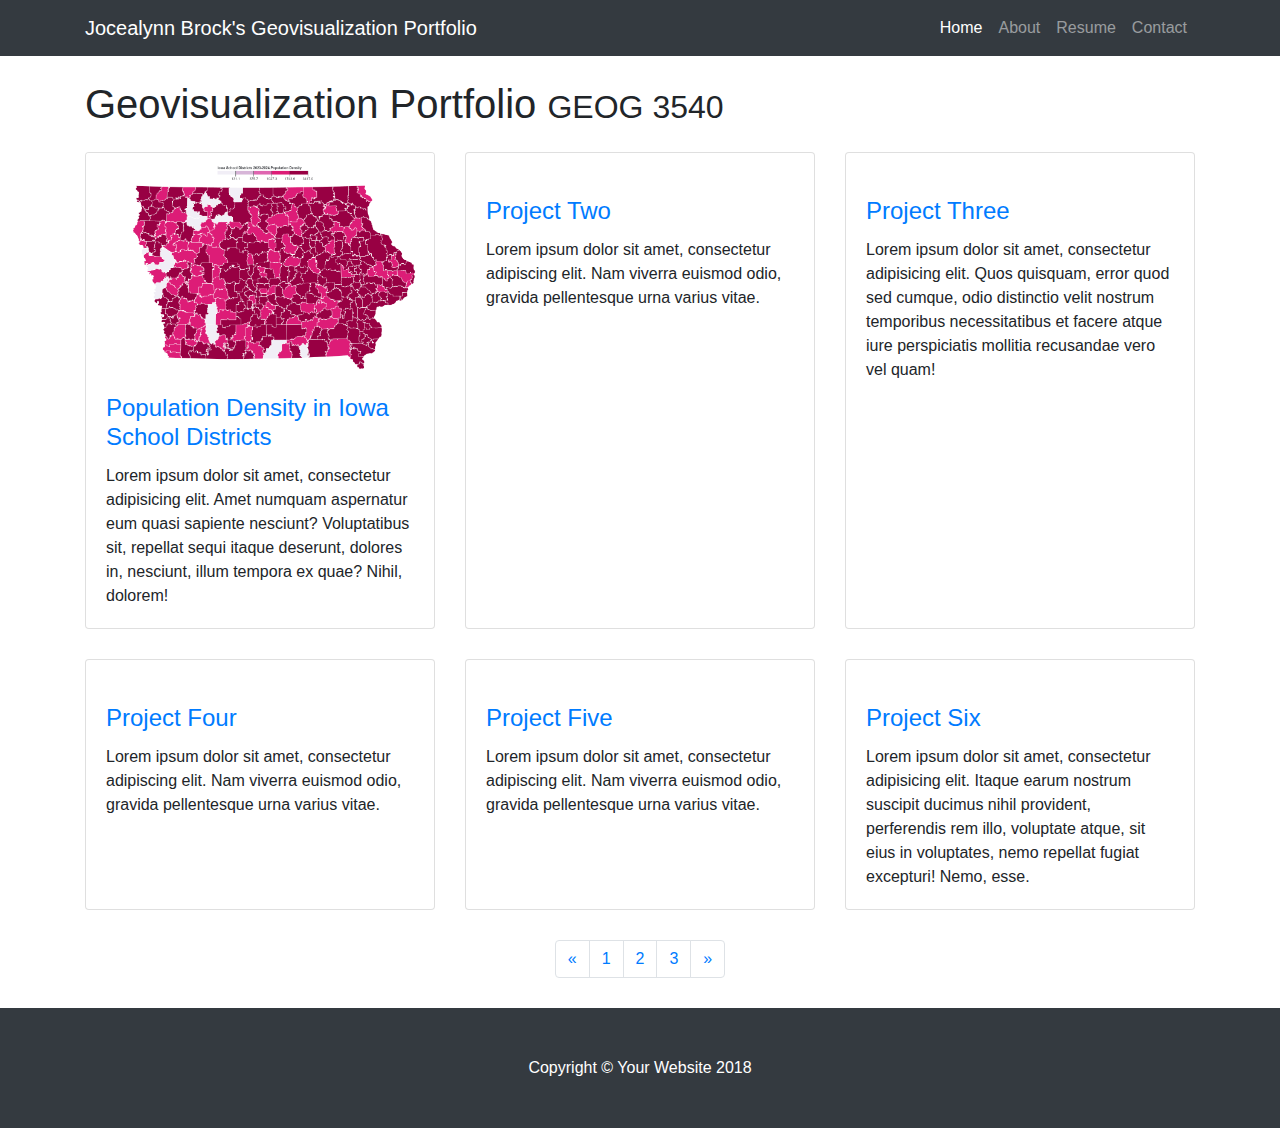
==== index.html @ 0ad7b5ef "my first revision for the portfolio" ====
<!DOCTYPE html>
<html lang="en">

  <head>

    <meta charset="utf-8">
    <meta name="viewport" content="width=device-width, initial-scale=1, shrink-to-fit=no">
    <meta name="description" content="">
    <meta name="author" content="">

    <title>Jocealynn's Portfolio</title>

    <!-- Bootstrap core CSS -->
    <link href="vendor/bootstrap/css/bootstrap.min.css" rel="stylesheet">

    <!-- Custom styles for this template -->
    <link href="css/3-col-portfolio.css" rel="stylesheet">

  </head>

  <body>

    <!-- Navigation -->
    <nav class="navbar navbar-expand-lg navbar-dark bg-dark fixed-top">
      <div class="container">
        <a class="navbar-brand" href="#">Jocealynn Brock's Geovisualization Portfolio</a>
        <button class="navbar-toggler" type="button" data-toggle="collapse" data-target="#navbarResponsive" aria-controls="navbarResponsive" aria-expanded="false" aria-label="Toggle navigation">
          <span class="navbar-toggler-icon"></span>
        </button>
        <div class="collapse navbar-collapse" id="navbarResponsive">
          <ul class="navbar-nav ml-auto">
            <li class="nav-item active">
              <a class="nav-link" href="#">Home
                <span class="sr-only">(current)</span>
              </a>
            </li>
            <li class="nav-item">
              <a class="nav-link" href="shortbio">About</a>
            </li>
            <li class="nav-item">
              <a class="nav-link" href="files/Jocealynn-Brock.pdf">Resume</a>
            </li>
            <li class="nav-item">
              <a class="nav-link" href="mailto:jocealynn-brock@uiowa.edu">Contact</a>
            </li>
          </ul>
        </div>
      </div>
    </nav>

    <!-- Page Content -->
    <div class="container">

      <!-- Page Heading -->
      <h1 class="my-4">Geovisualization Portfolio
        <small>GEOG 3540</small>
      </h1>

      <div class="row">
        <div class="col-lg-4 col-sm-6 portfolio-item">
          <div class="card h-100">
            <a href="https://observablehq.com/@jocealynn-brock-ws/choropleth-mapping-geog-3540"><img class="card-img-top" src="images/choropleth.png" alt=""></a>
            <div class="card-body">
              <h4 class="card-title">
                <a href="https://observablehq.com/@jocealynn-brock-ws/choropleth-mapping-geog-3540">Population Density in Iowa School Districts</a>
              </h4>
              <p class="card-text">Lorem ipsum dolor sit amet, consectetur adipisicing elit. Amet numquam aspernatur eum quasi sapiente nesciunt? Voluptatibus sit, repellat sequi itaque deserunt, dolores in, nesciunt, illum tempora ex quae? Nihil, dolorem!</p>
            </div>
          </div>
        </div>
        <div class="col-lg-4 col-sm-6 portfolio-item">
          <div class="card h-100">
            <a href="#"><img class="card-img-top" src="http://placehold.it/700x400" alt=""></a>
            <div class="card-body">
              <h4 class="card-title">
                <a href="#">Project Two</a>
              </h4>
              <p class="card-text">Lorem ipsum dolor sit amet, consectetur adipiscing elit. Nam viverra euismod odio, gravida pellentesque urna varius vitae.</p>
            </div>
          </div>
        </div>
        <div class="col-lg-4 col-sm-6 portfolio-item">
          <div class="card h-100">
            <a href="#"><img class="card-img-top" src="http://placehold.it/700x400" alt=""></a>
            <div class="card-body">
              <h4 class="card-title">
                <a href="#">Project Three</a>
              </h4>
              <p class="card-text">Lorem ipsum dolor sit amet, consectetur adipisicing elit. Quos quisquam, error quod sed cumque, odio distinctio velit nostrum temporibus necessitatibus et facere atque iure perspiciatis mollitia recusandae vero vel quam!</p>
            </div>
          </div>
        </div>
        <div class="col-lg-4 col-sm-6 portfolio-item">
          <div class="card h-100">
            <a href="#"><img class="card-img-top" src="http://placehold.it/700x400" alt=""></a>
            <div class="card-body">
              <h4 class="card-title">
                <a href="#">Project Four</a>
              </h4>
              <p class="card-text">Lorem ipsum dolor sit amet, consectetur adipiscing elit. Nam viverra euismod odio, gravida pellentesque urna varius vitae.</p>
            </div>
          </div>
        </div>
        <div class="col-lg-4 col-sm-6 portfolio-item">
          <div class="card h-100">
            <a href="#"><img class="card-img-top" src="http://placehold.it/700x400" alt=""></a>
            <div class="card-body">
              <h4 class="card-title">
                <a href="#">Project Five</a>
              </h4>
              <p class="card-text">Lorem ipsum dolor sit amet, consectetur adipiscing elit. Nam viverra euismod odio, gravida pellentesque urna varius vitae.</p>
            </div>
          </div>
        </div>
        <div class="col-lg-4 col-sm-6 portfolio-item">
          <div class="card h-100">
            <a href="#"><img class="card-img-top" src="http://placehold.it/700x400" alt=""></a>
            <div class="card-body">
              <h4 class="card-title">
                <a href="#">Project Six</a>
              </h4>
              <p class="card-text">Lorem ipsum dolor sit amet, consectetur adipisicing elit. Itaque earum nostrum suscipit ducimus nihil provident, perferendis rem illo, voluptate atque, sit eius in voluptates, nemo repellat fugiat excepturi! Nemo, esse.</p>
            </div>
          </div>
        </div>
      </div>
      <!-- /.row -->

      <!-- Pagination -->
      <ul class="pagination justify-content-center">
        <li class="page-item">
          <a class="page-link" href="#" aria-label="Previous">
            <span aria-hidden="true">&laquo;</span>
            <span class="sr-only">Previous</span>
          </a>
        </li>
        <li class="page-item">
          <a class="page-link" href="#">1</a>
        </li>
        <li class="page-item">
          <a class="page-link" href="#">2</a>
        </li>
        <li class="page-item">
          <a class="page-link" href="#">3</a>
        </li>
        <li class="page-item">
          <a class="page-link" href="#" aria-label="Next">
            <span aria-hidden="true">&raquo;</span>
            <span class="sr-only">Next</span>
          </a>
        </li>
      </ul>

    </div>
    <!-- /.container -->

    <!-- Footer -->
    <footer class="py-5 bg-dark">
      <div class="container">
        <p class="m-0 text-center text-white">Copyright &copy; Your Website 2018</p>
      </div>
      <!-- /.container -->
    </footer>

    <!-- Bootstrap core JavaScript -->
    <script src="vendor/jquery/jquery.min.js"></script>
    <script src="vendor/bootstrap/js/bootstrap.bundle.min.js"></script>

  </body>

</html>
---- css/3-col-portfolio.css ----
/*!
 * Start Bootstrap - 3 Col Portfolio (https://startbootstrap.com/template-overviews/3-col-portfolio)
 * Copyright 2013-2018 Start Bootstrap
 * Licensed under MIT (https://github.com/BlackrockDigital/startbootstrap-3-col-portfolio/blob/master/LICENSE)
 */

body {
  padding-top: 54px;
}

@media (min-width: 992px) {
  body {
    padding-top: 56px;
  }
}

.portfolio-item {
  margin-bottom: 30px;
}

.pagination {
  margin-bottom: 30px;
}
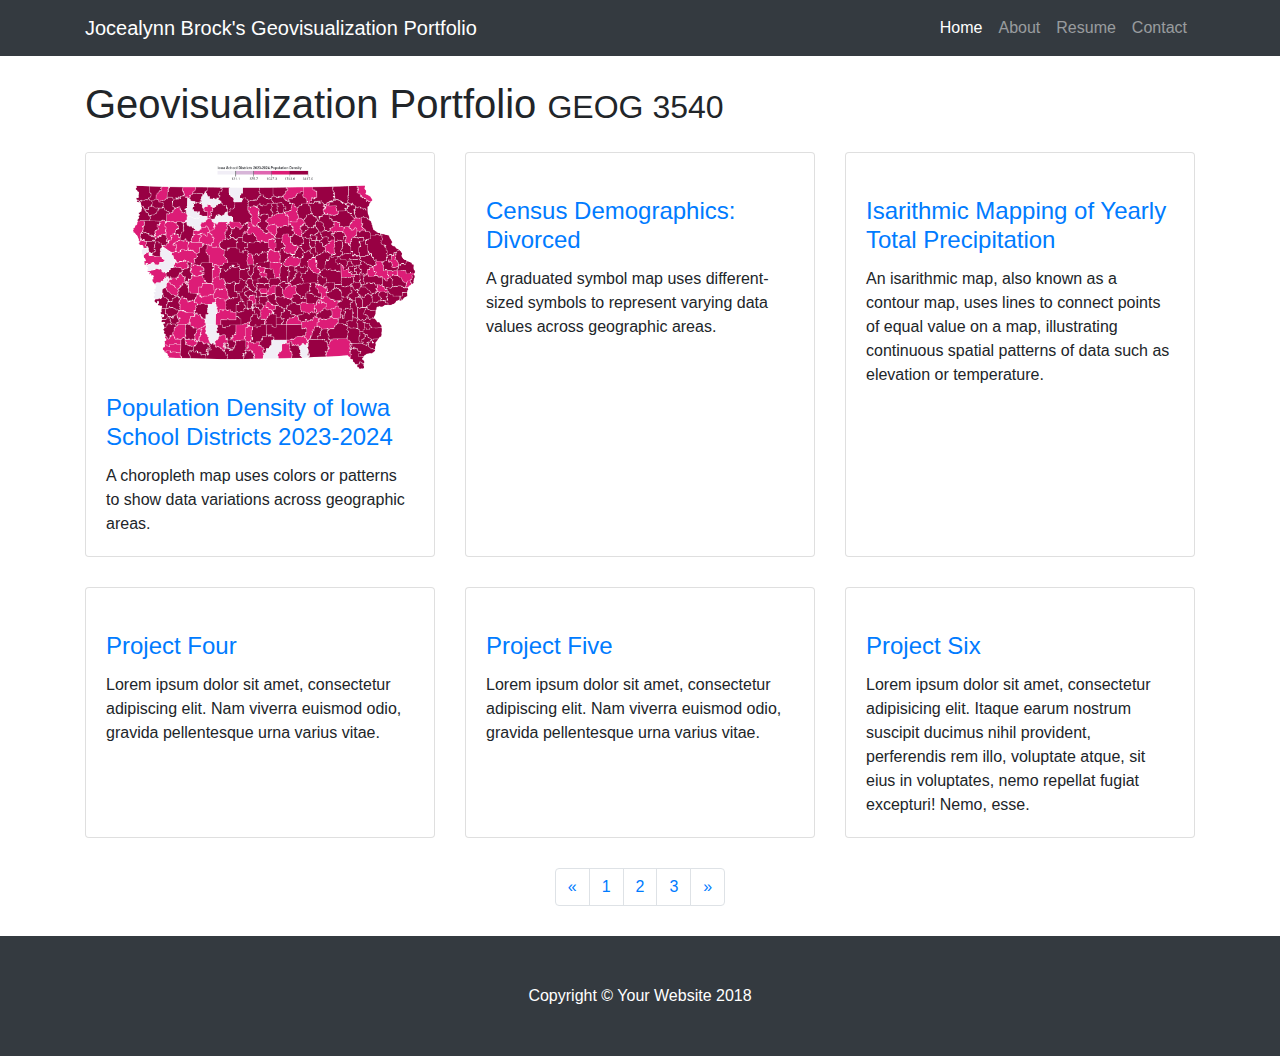
==== commit ac08768b: "images1" ====
--- a/index.html
+++ b/index.html
@@ -35,7 +35,7 @@
               </a>
             </li>
             <li class="nav-item">
-              <a class="nav-link" href="shortbio">About</a>
+              <a class="nav-link" href="shortbio.html">About</a>
             </li>
             <li class="nav-item">
               <a class="nav-link" href="files/Jocealynn-Brock.pdf">Resume</a>
@@ -62,31 +62,31 @@
             <a href="https://observablehq.com/@jocealynn-brock-ws/choropleth-mapping-geog-3540"><img class="card-img-top" src="images/choropleth.png" alt=""></a>
             <div class="card-body">
               <h4 class="card-title">
-                <a href="https://observablehq.com/@jocealynn-brock-ws/choropleth-mapping-geog-3540">Population Density in Iowa School Districts</a>
+                <a href="https://observablehq.com/@jocealynn-brock-ws/choropleth-mapping-geog-3540">Population Density of Iowa School Districts 2023-2024</a>
               </h4>
-              <p class="card-text">Lorem ipsum dolor sit amet, consectetur adipisicing elit. Amet numquam aspernatur eum quasi sapiente nesciunt? Voluptatibus sit, repellat sequi itaque deserunt, dolores in, nesciunt, illum tempora ex quae? Nihil, dolorem!</p>
+              <p class="card-text">A choropleth map uses colors or patterns to show data variations across geographic areas.</p>
             </div>
           </div>
         </div>
         <div class="col-lg-4 col-sm-6 portfolio-item">
           <div class="card h-100">
-            <a href="#"><img class="card-img-top" src="http://placehold.it/700x400" alt=""></a>
+            <a href="https://observablehq.com/@jocealynn-brock-ws/graduated-symbol-mapping"><img class="card-img-top" src="images/graduatedSymbols" alt=""></a>
             <div class="card-body">
               <h4 class="card-title">
-                <a href="#">Project Two</a>
+                <a href="https://observablehq.com/@jocealynn-brock-ws/graduated-symbol-mapping">Census Demographics: Divorced</a>
               </h4>
-              <p class="card-text">Lorem ipsum dolor sit amet, consectetur adipiscing elit. Nam viverra euismod odio, gravida pellentesque urna varius vitae.</p>
+              <p class="card-text">A graduated symbol map uses different-sized symbols to represent varying data values across geographic areas.</p>
             </div>
           </div>
         </div>
         <div class="col-lg-4 col-sm-6 portfolio-item">
           <div class="card h-100">
-            <a href="#"><img class="card-img-top" src="http://placehold.it/700x400" alt=""></a>
+            <a href="https://observablehq.com/@caglarkoylu/isarithmic-mapping-geog-3540"><img class="card-img-top" src="images/isarithmic" alt=""></a>
             <div class="card-body">
               <h4 class="card-title">
-                <a href="#">Project Three</a>
+                <a href="https://observablehq.com/@caglarkoylu/isarithmic-mapping-geog-3540">Isarithmic Mapping of Yearly Total Precipitation</a>
               </h4>
-              <p class="card-text">Lorem ipsum dolor sit amet, consectetur adipisicing elit. Quos quisquam, error quod sed cumque, odio distinctio velit nostrum temporibus necessitatibus et facere atque iure perspiciatis mollitia recusandae vero vel quam!</p>
+              <p class="card-text">An isarithmic map, also known as a contour map, uses lines to connect points of equal value on a map, illustrating continuous spatial patterns of data such as elevation or temperature.</p>
             </div>
           </div>
         </div>
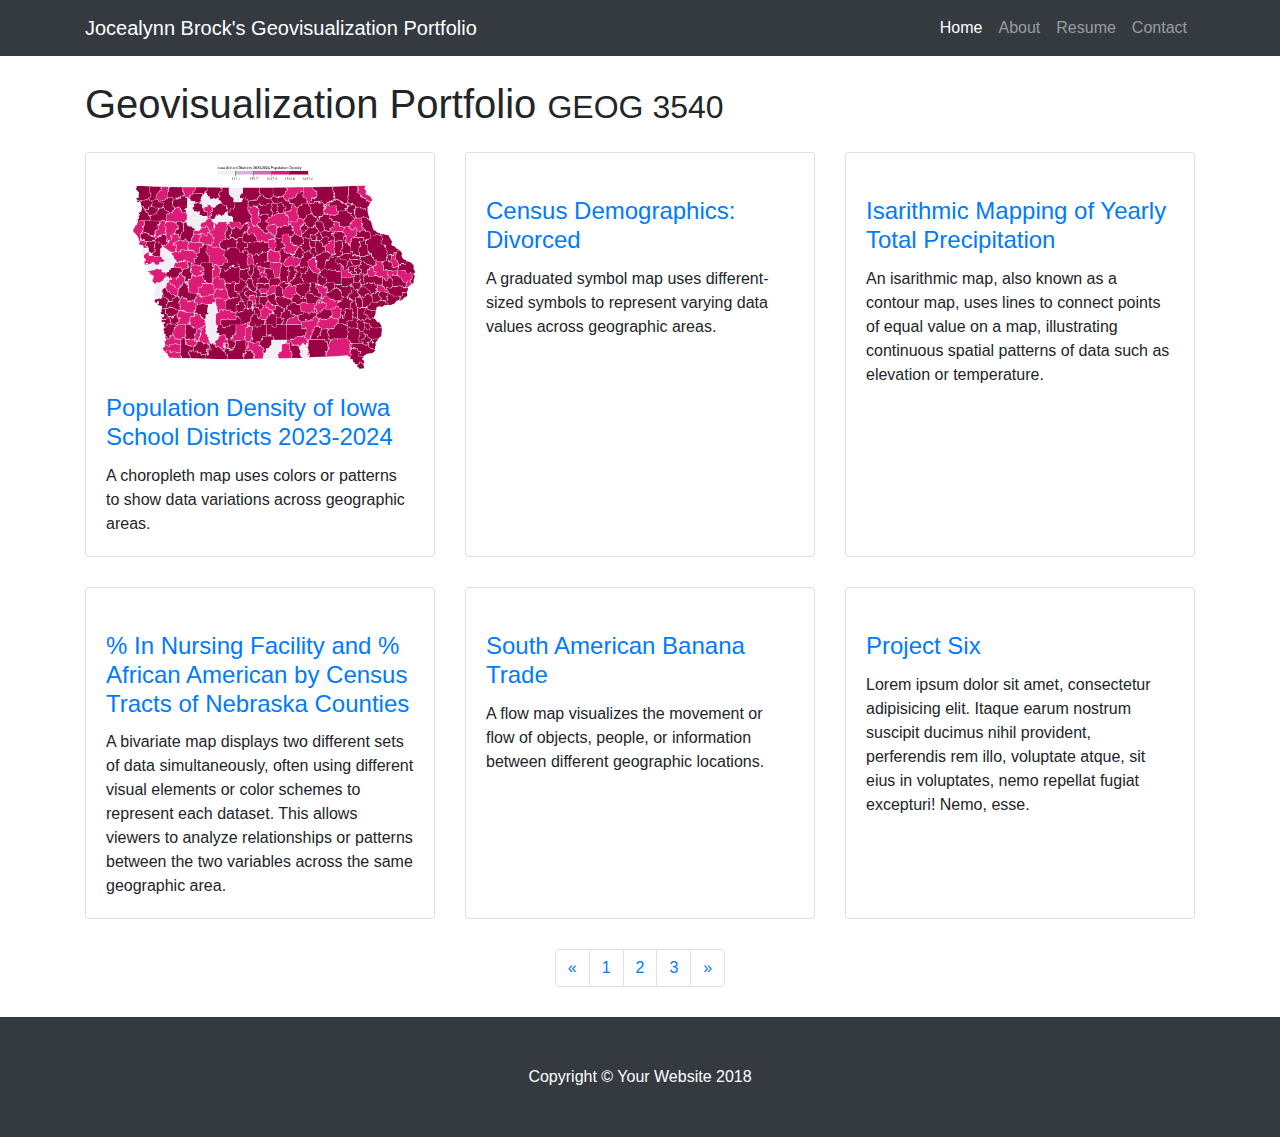
==== commit a1317535: "images2" ====
--- a/index.html
+++ b/index.html
@@ -92,23 +92,23 @@
         </div>
         <div class="col-lg-4 col-sm-6 portfolio-item">
           <div class="card h-100">
-            <a href="#"><img class="card-img-top" src="http://placehold.it/700x400" alt=""></a>
+            <a href="https://observablehq.com/@jocealynn-brock-ws/bivariate-choropleth-map-of-nebraska-counties-census-tract1"><img class="card-img-top" src="images/bivariate" alt=""></a>
             <div class="card-body">
               <h4 class="card-title">
-                <a href="#">Project Four</a>
+                <a href="https://observablehq.com/@jocealynn-brock-ws/bivariate-choropleth-map-of-nebraska-counties-census-tract1">% In Nursing Facility and % African American by Census Tracts of Nebraska Counties</a>
               </h4>
-              <p class="card-text">Lorem ipsum dolor sit amet, consectetur adipiscing elit. Nam viverra euismod odio, gravida pellentesque urna varius vitae.</p>
+              <p class="card-text">A bivariate map displays two different sets of data simultaneously, often using different visual elements or color schemes to represent each dataset. This allows viewers to analyze relationships or patterns between the two variables across the same geographic area.</p>
             </div>
           </div>
         </div>
         <div class="col-lg-4 col-sm-6 portfolio-item">
           <div class="card h-100">
-            <a href="#"><img class="card-img-top" src="http://placehold.it/700x400" alt=""></a>
+            <a href="https://docs.google.com/document/d/12xKkrqFplxywJBtTmCRHW2jtYjRO4bxmlkokus9VIb0/edit?usp=sharing"><img class="card-img-top" src="images/flowmap" alt=""></a>
             <div class="card-body">
               <h4 class="card-title">
-                <a href="#">Project Five</a>
+                <a href="https://docs.google.com/document/d/12xKkrqFplxywJBtTmCRHW2jtYjRO4bxmlkokus9VIb0/edit?usp=sharing">South American Banana Trade</a>
               </h4>
-              <p class="card-text">Lorem ipsum dolor sit amet, consectetur adipiscing elit. Nam viverra euismod odio, gravida pellentesque urna varius vitae.</p>
+              <p class="card-text">A flow map visualizes the movement or flow of objects, people, or information between different geographic locations.</p>
             </div>
           </div>
         </div>
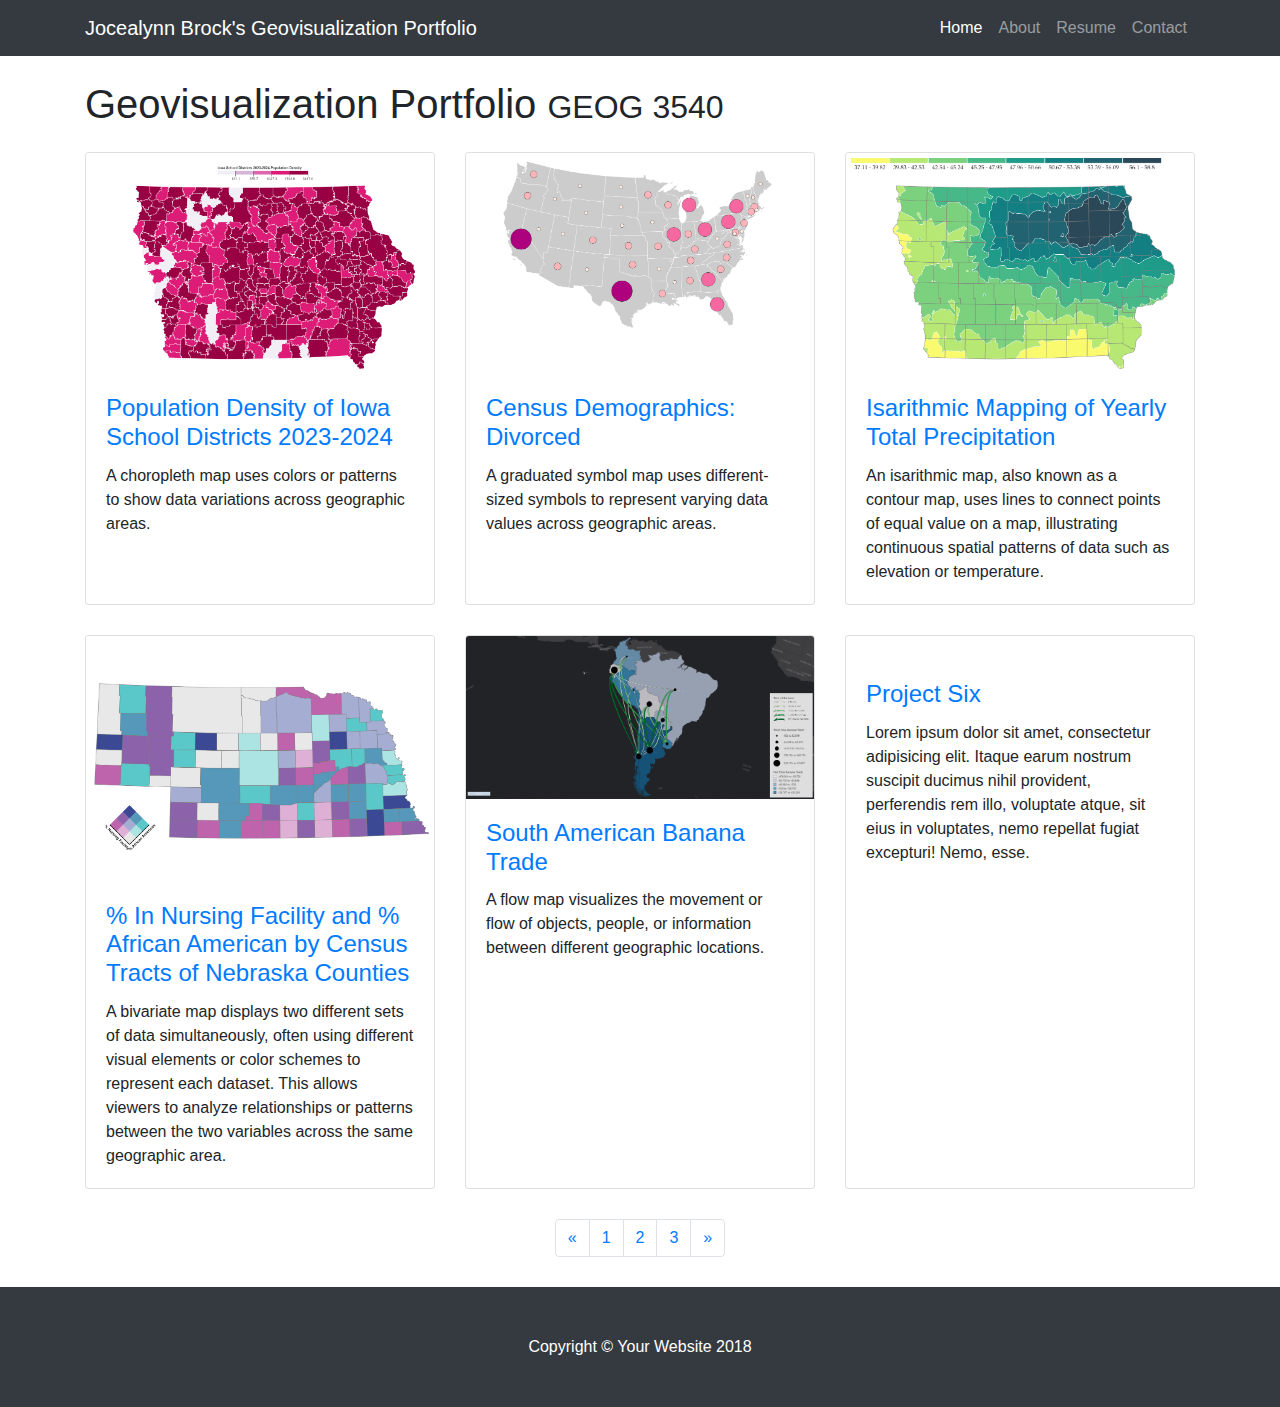
==== commit 93cc9e66: "images3" ====
--- a/index.html
+++ b/index.html
@@ -70,7 +70,7 @@
         </div>
         <div class="col-lg-4 col-sm-6 portfolio-item">
           <div class="card h-100">
-            <a href="https://observablehq.com/@jocealynn-brock-ws/graduated-symbol-mapping"><img class="card-img-top" src="images/graduatedSymbols" alt=""></a>
+            <a href="https://observablehq.com/@jocealynn-brock-ws/graduated-symbol-mapping"><img class="card-img-top" src="images/graduatedSymbols.png" alt=""></a>
             <div class="card-body">
               <h4 class="card-title">
                 <a href="https://observablehq.com/@jocealynn-brock-ws/graduated-symbol-mapping">Census Demographics: Divorced</a>
@@ -81,7 +81,7 @@
         </div>
         <div class="col-lg-4 col-sm-6 portfolio-item">
           <div class="card h-100">
-            <a href="https://observablehq.com/@caglarkoylu/isarithmic-mapping-geog-3540"><img class="card-img-top" src="images/isarithmic" alt=""></a>
+            <a href="https://observablehq.com/@caglarkoylu/isarithmic-mapping-geog-3540"><img class="card-img-top" src="images/isarithmic.png" alt=""></a>
             <div class="card-body">
               <h4 class="card-title">
                 <a href="https://observablehq.com/@caglarkoylu/isarithmic-mapping-geog-3540">Isarithmic Mapping of Yearly Total Precipitation</a>
@@ -92,7 +92,7 @@
         </div>
         <div class="col-lg-4 col-sm-6 portfolio-item">
           <div class="card h-100">
-            <a href="https://observablehq.com/@jocealynn-brock-ws/bivariate-choropleth-map-of-nebraska-counties-census-tract1"><img class="card-img-top" src="images/bivariate" alt=""></a>
+            <a href="https://observablehq.com/@jocealynn-brock-ws/bivariate-choropleth-map-of-nebraska-counties-census-tract1"><img class="card-img-top" src="images/bivariate.png" alt=""></a>
             <div class="card-body">
               <h4 class="card-title">
                 <a href="https://observablehq.com/@jocealynn-brock-ws/bivariate-choropleth-map-of-nebraska-counties-census-tract1">% In Nursing Facility and % African American by Census Tracts of Nebraska Counties</a>
@@ -103,7 +103,7 @@
         </div>
         <div class="col-lg-4 col-sm-6 portfolio-item">
           <div class="card h-100">
-            <a href="https://docs.google.com/document/d/12xKkrqFplxywJBtTmCRHW2jtYjRO4bxmlkokus9VIb0/edit?usp=sharing"><img class="card-img-top" src="images/flowmap" alt=""></a>
+            <a href="https://docs.google.com/document/d/12xKkrqFplxywJBtTmCRHW2jtYjRO4bxmlkokus9VIb0/edit?usp=sharing"><img class="card-img-top" src="images/flowmap.png" alt=""></a>
             <div class="card-body">
               <h4 class="card-title">
                 <a href="https://docs.google.com/document/d/12xKkrqFplxywJBtTmCRHW2jtYjRO4bxmlkokus9VIb0/edit?usp=sharing">South American Banana Trade</a>
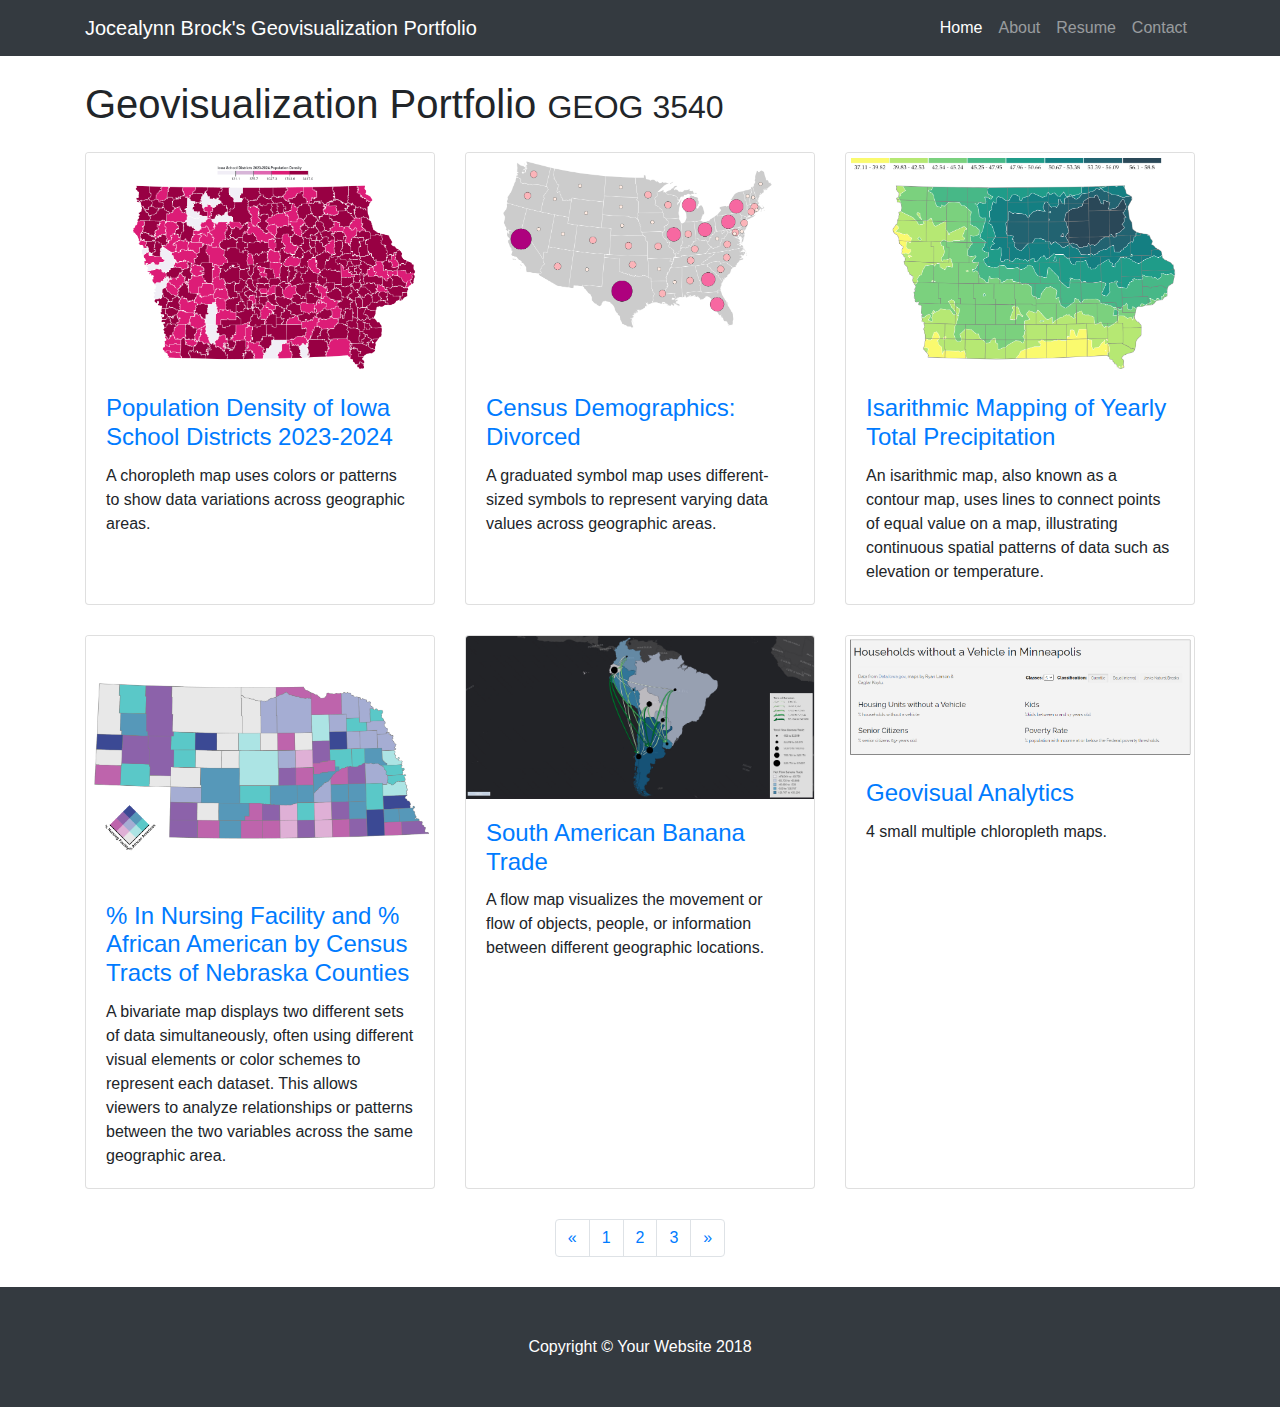
==== commit 2ad14ab5: "assignment 8 stuff" ====
--- a/index.html
+++ b/index.html
@@ -114,12 +114,12 @@
         </div>
         <div class="col-lg-4 col-sm-6 portfolio-item">
           <div class="card h-100">
-            <a href="#"><img class="card-img-top" src="http://placehold.it/700x400" alt=""></a>
+            <a href="smallmultiples/"><img class="card-img-top" src="images/smallmultiples.png" alt=""></a>
             <div class="card-body">
               <h4 class="card-title">
-                <a href="#">Project Six</a>
+                <a href="smallmultiples/">Geovisual Analytics</a>
               </h4>
-              <p class="card-text">Lorem ipsum dolor sit amet, consectetur adipisicing elit. Itaque earum nostrum suscipit ducimus nihil provident, perferendis rem illo, voluptate atque, sit eius in voluptates, nemo repellat fugiat excepturi! Nemo, esse.</p>
+              <p class="card-text">4 small multiple chloropleth maps.</p>
             </div>
           </div>
         </div>
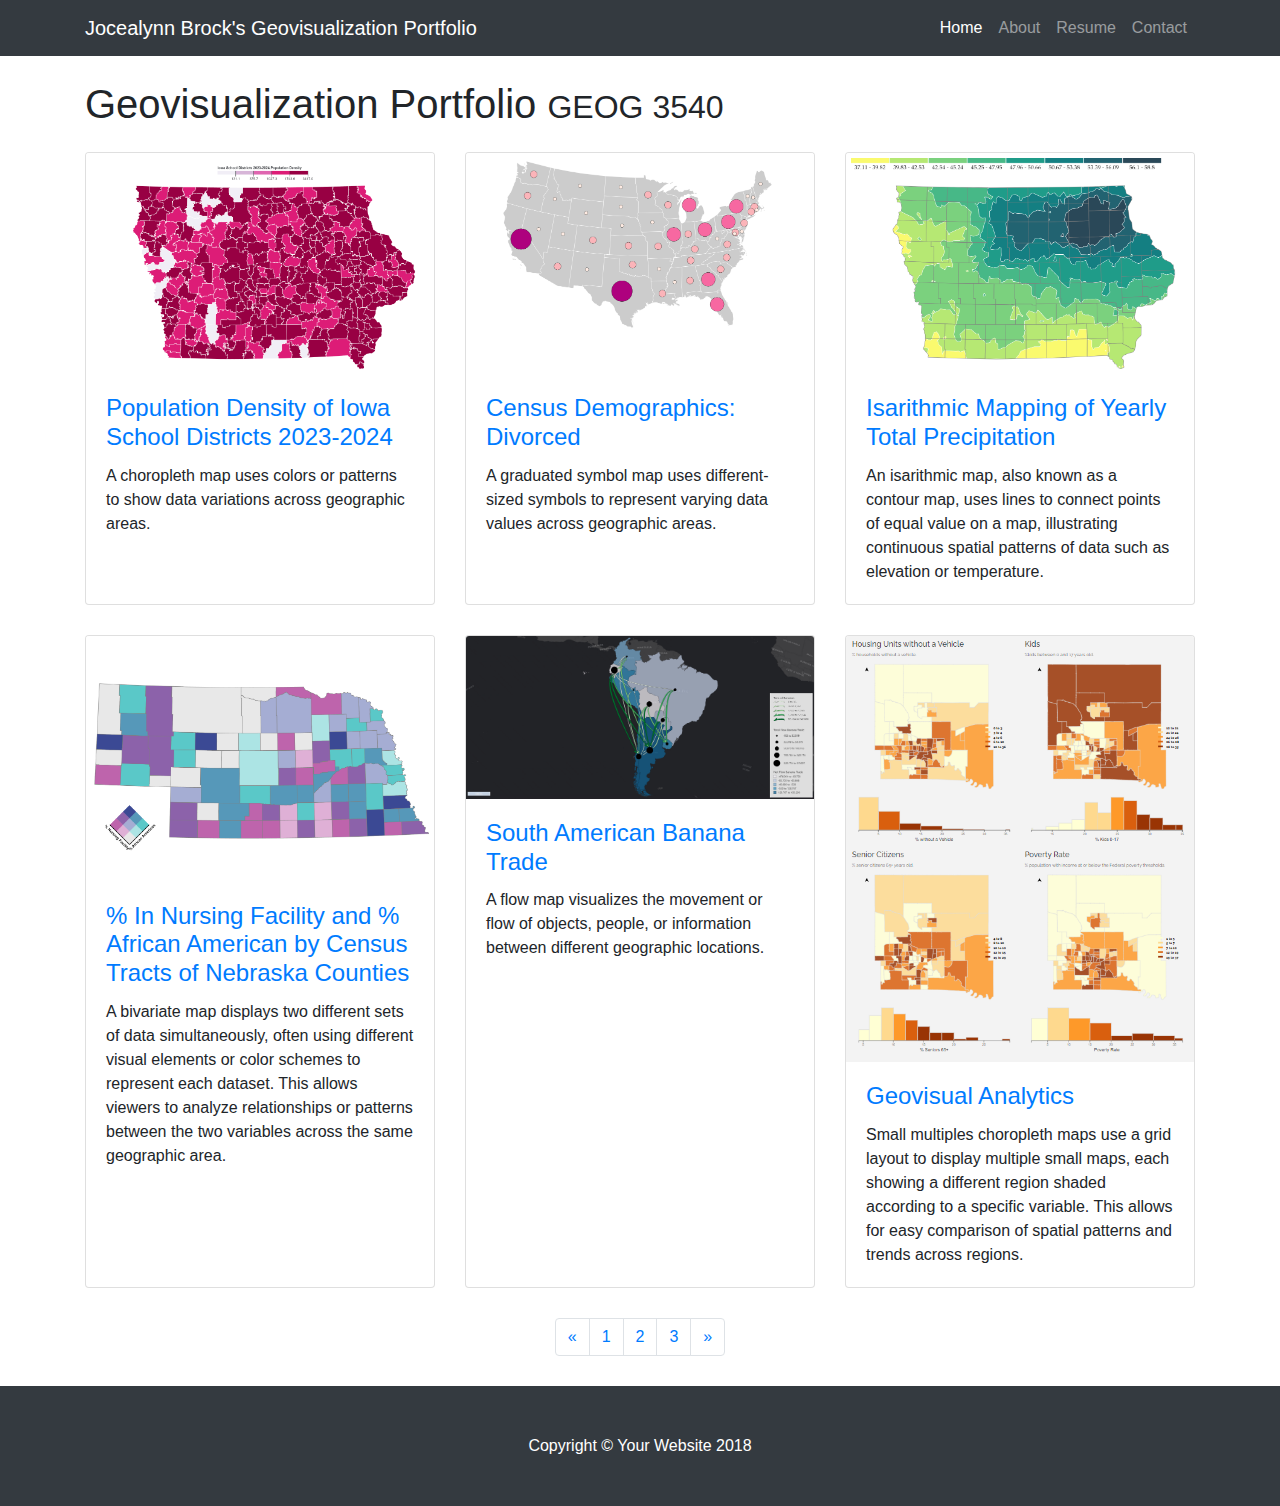
==== commit 6e69ef5f: "fixing stuff" ====
--- a/index.html
+++ b/index.html
@@ -119,7 +119,7 @@
               <h4 class="card-title">
                 <a href="smallmultiples/">Geovisual Analytics</a>
               </h4>
-              <p class="card-text">4 small multiple chloropleth maps.</p>
+              <p class="card-text">Small multiples choropleth maps use a grid layout to display multiple small maps, each showing a different region shaded according to a specific variable. This allows for easy comparison of spatial patterns and trends across regions.</p>
             </div>
           </div>
         </div>
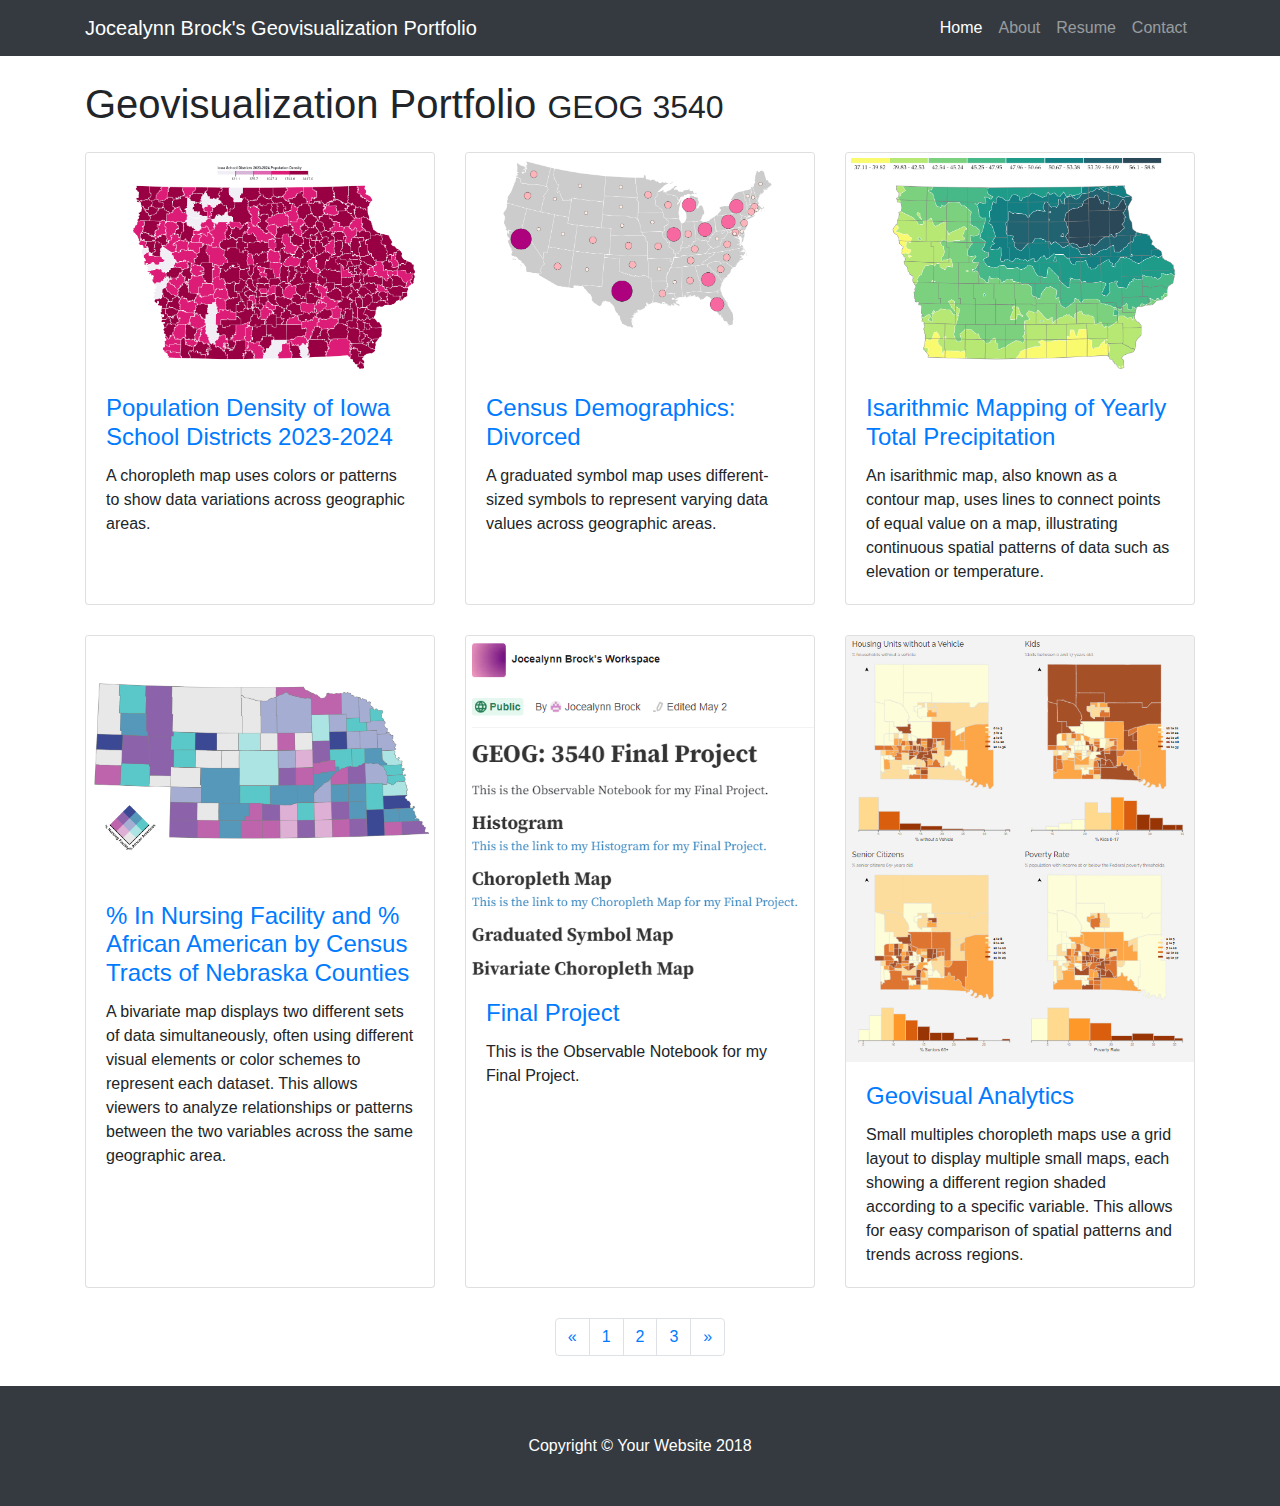
==== commit 4621b613: "final touches" ====
--- a/index.html
+++ b/index.html
@@ -103,12 +103,12 @@
         </div>
         <div class="col-lg-4 col-sm-6 portfolio-item">
           <div class="card h-100">
-            <a href="https://docs.google.com/document/d/12xKkrqFplxywJBtTmCRHW2jtYjRO4bxmlkokus9VIb0/edit?usp=sharing"><img class="card-img-top" src="images/flowmap.png" alt=""></a>
+            <a href="https://observablehq.com/@jocealynn-brock-ws/geog-3540-final-project"><img class="card-img-top" src="images/final_project.png" alt=""></a>
             <div class="card-body">
               <h4 class="card-title">
-                <a href="https://docs.google.com/document/d/12xKkrqFplxywJBtTmCRHW2jtYjRO4bxmlkokus9VIb0/edit?usp=sharing">South American Banana Trade</a>
+                <a href="https://observablehq.com/@jocealynn-brock-ws/geog-3540-final-project">Final Project</a>
               </h4>
-              <p class="card-text">A flow map visualizes the movement or flow of objects, people, or information between different geographic locations.</p>
+              <p class="card-text">This is the Observable Notebook for my Final Project.</p>
             </div>
           </div>
         </div>
